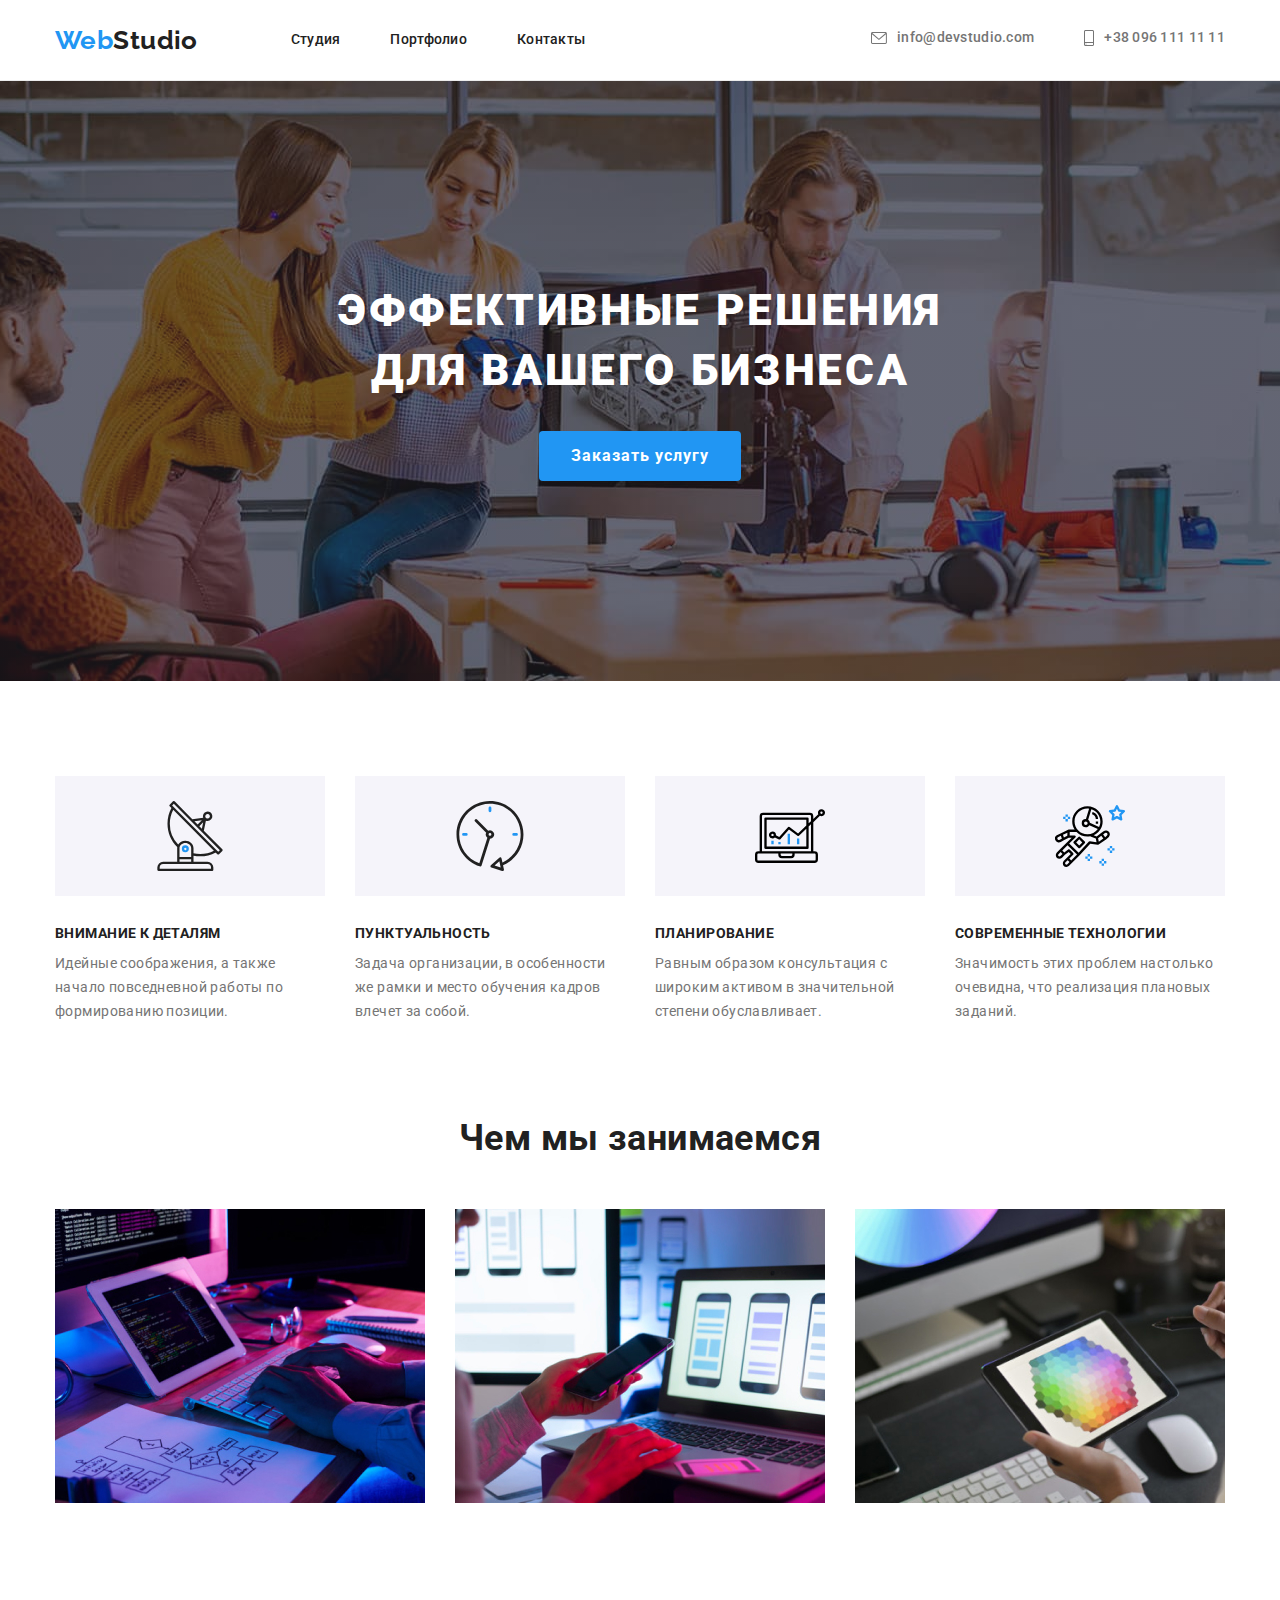
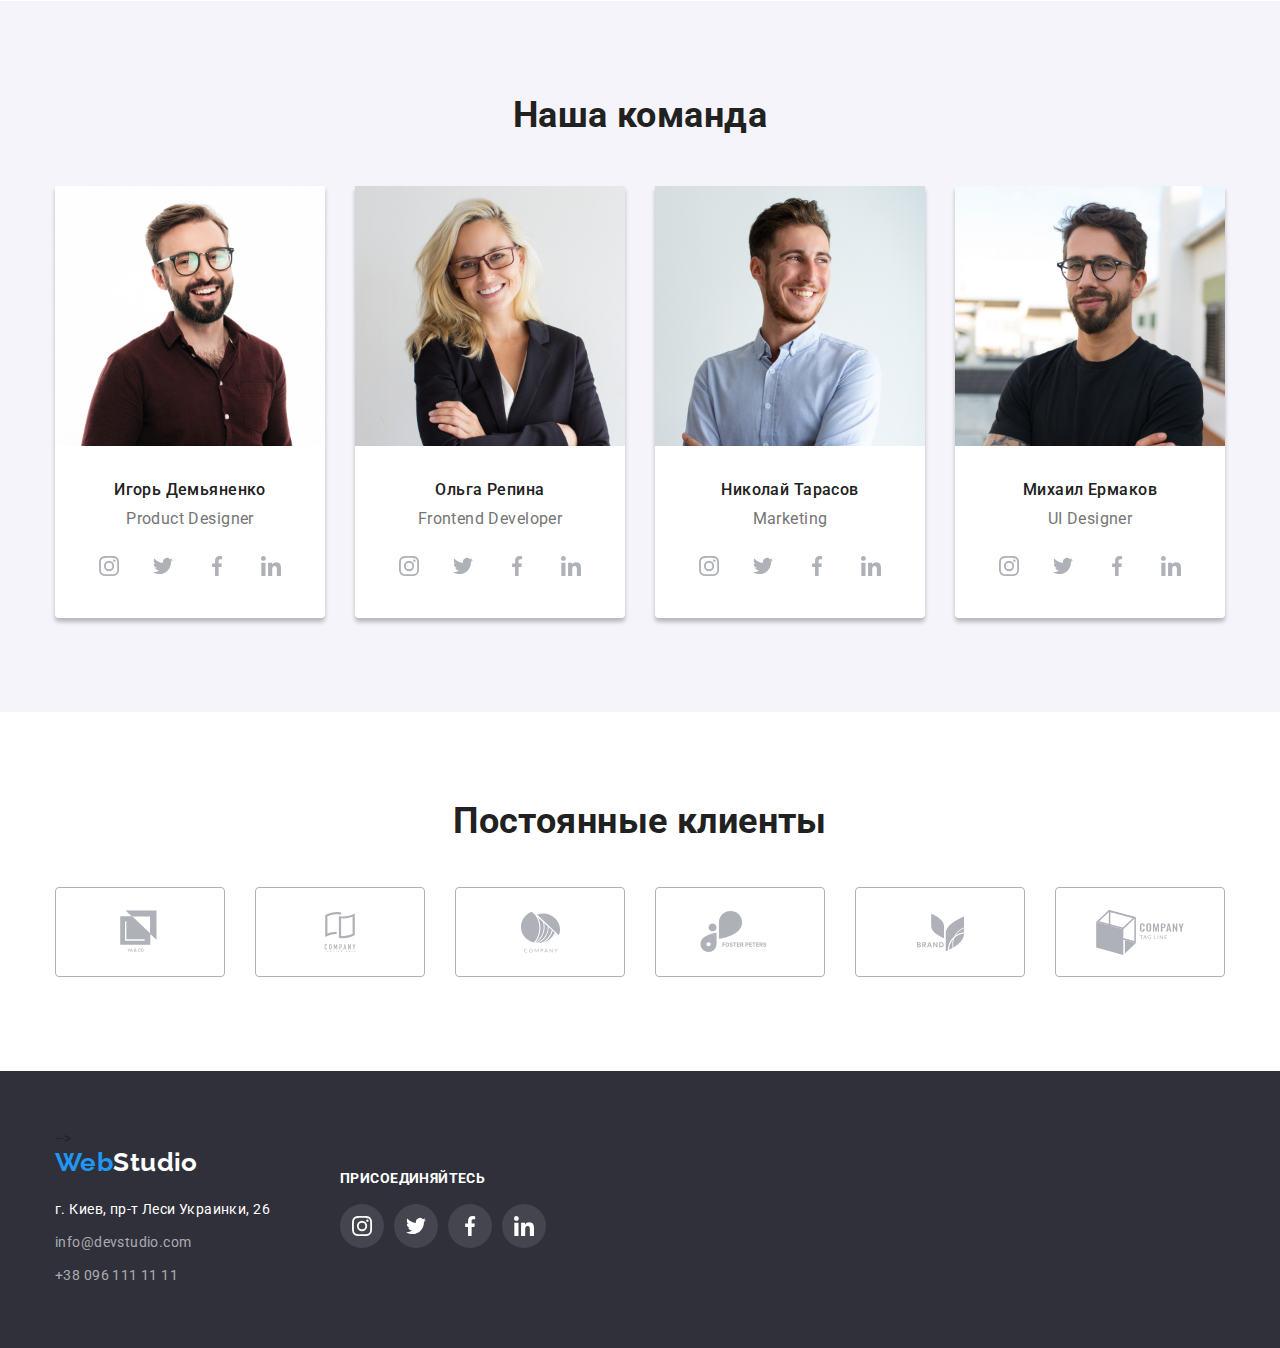
==== index.html @ 2850dfb7 "добавляет предыдущее ДЗ" ====
<!DOCTYPE html>
<html lang="ru">
<head>
    <meta charset="UTF-8">
    <meta name="viewport" content="width=device-width, initial-scale=1.0">
    <title>Документ</title>
    <link rel="stylesheet" href="https://cdnjs.cloudflare.com/ajax/libs/modern-normalize/1.0.0/modern-normalize.min.css">
    <link rel="preconnect" href="https://fonts.gstatic.com">
    <link href="https://fonts.googleapis.com/css2?family=Raleway:wght@700&family=Roboto:wght@400;500;700;900&display=swap"
        rel="stylesheet">
    <link rel="stylesheet" href="./css/styles.css">
</head>
<body>
    <header class="header">
        <div class="conteiner header-conteiner">
        <nav class="nav">
            <a href="./index.html" class="logo"><span class="logo-web">Web</span>Studio</a>
            <ul class="nav-list list">
                <li class="item"><a href="./index.html" class="link">Студия</a></li>
                <li class="item"><a href="./portfolio.html" class="link">Портфолио</a></li>
                <li class="item"><a href="" class="link">Контакты</a></li>
            </ul>
        </nav>
        
        <ul class="adress-list list">
            <li class="item"><a href="info@devstudio.com" class="mail-tele">
                <svg class="nav-icon" width="16" height="12">
                    <use href="./images/symbol-defs.svg#icon-envelope"></use>
                </svg>
                info@devstudio.com</a></li>
            <li class="item"><a href="tel:+380961111111" class="mail-tele">
                <svg class="nav-icon" width="10" height="16">
                    <use href="./images/symbol-defs.svg#icon-smartphone"></use>
                </svg>
                +38 096 111 11 11</a></li>
        </ul>
        </div>
    </header>
    <main>
        <section class="hero">
            <div class="overlay">
                <h1>Эффективные решения для вашего бизнеса</h1>
            <button type="button" class="hero-button">Заказать услугу</button>
            </div>
            
        </section>
       
        <section class="dignity">
            <div class="conteiner">
            <h2 class="visually-hidden">Достоинства</h2>
            <ul class="list dignity-list">
                <li class="item">
                    <div class="icon-bg">
                        <svg class="dignity-icon">
                        <use href="./images/symbol-defs.svg#icon-antenna"></use>
                    </svg>
                    </div>
                    <h3>Внимание к деталям</h3>
                    <p class="dignity-par">Идейные соображения, а также начало повседневной работы по формированию позиции.</p>
                </li>
                <li class="item">
                    <div class="icon-bg">
                        <svg class="dignity-icon">
                            <use href="./images/symbol-defs.svg#icon-clock"></use>
                        </svg>
                    </div>
                    <h3>Пунктуальность</h3>
                    <p class="dignity-par">Задача организации, в особенности же рамки и место обучения кадров влечет за собой.</p>
                </li>
                <li class="item">
                    <div class="icon-bg">
                        <svg class="dignity-icon">
                            <use href="./images/symbol-defs.svg#icon-diagram"></use>
                        </svg>
                    </div>
                    <h3>Планирование</h3>
                    <p class="dignity-par">Равным образом консультация с широким активом в значительной степени обуславливает.</p>
                </li>
                <li class="item">
                    <div class="icon-bg">
                        <svg class="dignity-icon">
                            <use href="./images/symbol-defs.svg#icon-astronaut"></use>
                        </svg>
                    </div>
                    <h3>Современные технологии</h3>
                    <p class="dignity-par">Значимость этих проблем настолько очевидна, что реализация плановых заданий.</p>
                </li>
            </ul>
            </div>
        </section>

        <section class="occupation">
            <div class="conteiner">
            <h2>Чем мы занимаемся</h2>
            <ul class="list occupation-list">
                <li class="item">
                    <a href=""><img src="./images/doing-1.jpg" alt="печатаем на клавиатуре" width="370"></a>
                </li>
                <li class="item">
                    <a href=""><img src="./images/doing-2.jpg" alt="держим телефон перед ноутбуком" width="370"></a>
                </li>
                <li class="item">
                    <a href=""><img src="./images/doing-3.jpg" alt="выбираем цвет на планшете" width="370"></a>
                </li>
            </ul>
            </div>
        </section>

        <section class="team">
            <div class="conteiner">
            <h2>Наша команда</h2>
            <ul class="list team-list">
                <li class="item">
                    <a href=""><img src="./images/desiner.jpg" alt="дезайнер нашей команды" width="270"></a>
                    <h3>Игорь Демьяненко</h3>
                    <p lang="en" class="team-par">Product Designer</p>
                    <ul class="list social-list">
                        <li class="social-item">
                        <a class="social-link" href="">
                            <svg class="social-icon">
                                <use href="./images/symbol-defs.svg#icon-instagram"></use>
                            </svg>
                        </a>
                        </li>
                        <li class="social-item">
                            <a class="social-link" href="">
                                <svg class="social-icon">
                                    <use href="./images/symbol-defs.svg#icon-twitter"></use>
                                </svg>
                            </a>
                        </li>
                        <li class="social-item">
                            <a class="social-link" href="">
                                <svg class="social-icon">
                                    <use href="./images/symbol-defs.svg#icon-facebook"></use>
                                </svg>
                            </a>
                        </li>
                        <li class="social-item">
                            <a class="social-link" href="">
                                <svg class="social-icon">
                                    <use href="./images/symbol-defs.svg#icon-linkedin"></use>
                                </svg>
                            </a>
                        </li>
                    </ul>
                </li>
                <li class="item">
                    <a href=""><img src="./images/developer.jpg" alt="разработчик нашей команды"  width="270"></a>
                    <h3>Ольга Репина</h3>
                    <p lang="en" class="team-par">Frontend Developer</p>
                    <ul class="list social-list">
                        <li class="social-item">
                            <a class="social-link" href="">
                                <svg class="social-icon">
                                    <use href="./images/symbol-defs.svg#icon-instagram"></use>
                                </svg>
                            </a>
                        </li>
                        <li class="social-item">
                            <a class="social-link" href="">
                                <svg class="social-icon">
                                    <use href="./images/symbol-defs.svg#icon-twitter"></use>
                                </svg>
                            </a>
                        </li>
                        <li class="social-item">
                            <a class="social-link" href="">
                                <svg class="social-icon">
                                    <use href="./images/symbol-defs.svg#icon-facebook"></use>
                                </svg>
                            </a>
                        </li>
                        <li class="social-item">
                            <a class="social-link" href="">
                                <svg class="social-icon">
                                    <use href="./images/symbol-defs.svg#icon-linkedin"></use>
                                </svg>
                            </a>
                        </li>
                    </ul>
                </li>
                <li class="item">
                    <a href=""><img src="./images/marketing.jpg" alt="маркетолог нашей команды"  width="270"></a>
                    <h3>Николай Тарасов</h3>
                    <p lang="en" class="team-par">Marketing</p>
                    <ul class="list social-list">
                        <li class="social-item">
                            <a class="social-link" href="">
                                <svg class="social-icon">
                                    <use href="./images/symbol-defs.svg#icon-instagram"></use>
                                </svg>
                            </a>
                        </li>
                        <li class="social-item">
                            <a class="social-link" href="">
                                <svg class="social-icon">
                                    <use href="./images/symbol-defs.svg#icon-twitter"></use>
                                </svg>
                            </a>
                        </li>
                        <li class="social-item">
                            <a class="social-link" href="">
                                <svg class="social-icon">
                                    <use href="./images/symbol-defs.svg#icon-facebook"></use>
                                </svg>
                            </a>
                        </li>
                        <li class="social-item">
                            <a class="social-link" href="">
                                <svg class="social-icon">
                                    <use href="./images/symbol-defs.svg#icon-linkedin"></use>
                                </svg>
                            </a>
                        </li>
                    </ul>
                </li>
                <li class="item">
                    <a href=""><img src="./images/ui-desiner.jpg" alt="дезайнер интерфейса нашей команды"  width="270"></a>
                    <h3>Михаил Ермаков</h3>
                    <p lang="en" class="team-par">UI Designer</p>
                    <ul class="list social-list">
                        <li class="social-item">
                            <a class="social-link" href="">
                                <svg class="social-icon">
                                    <use href="./images/symbol-defs.svg#icon-instagram"></use>
                                </svg>
                            </a>
                        </li>
                        <li class="social-item">
                            <a class="social-link" href="">
                                <svg class="social-icon">
                                    <use href="./images/symbol-defs.svg#icon-twitter"></use>
                                </svg>
                            </a>
                        </li>
                        <li class="social-item">
                            <a class="social-link" href="">
                                <svg class="social-icon">
                                    <use href="./images/symbol-defs.svg#icon-facebook"></use>
                                </svg>
                            </a>
                        </li>
                        <li class="social-item">
                            <a class="social-link" href="">
                                <svg class="social-icon">
                                    <use href="./images/symbol-defs.svg#icon-linkedin"></use>
                                </svg>
                            </a>
                        </li>
                    </ul>
                </li>
            </ul>
            </div>
        </section>
        <section class="client">
            <div>
            <h2>Постоянные клиенты</h2>
            <ul class="list client-list">
                <li class="item">
                    <a class="client-link" href="">
                        <svg class="logo-icon" width="44.27" height="49.23">
                            <use href="./images/symbol-defs.svg#icon-logo-1"></use>
                        </svg>
                    </a>
                </li>
                <li class="item">
                    <a class="client-link" href="">
                        <svg class="logo-icon" width="40" height="52">
                            <use href="./images/symbol-defs.svg#icon-logo-2"></use>
                        </svg>
                    </a>
                </li>
                <li class="item">
                    <a class="client-link" href="">
                        <svg class="logo-icon" width="41" height="42.6">
                            <use href="./images/symbol-defs.svg#icon-logo-3"></use>
                        </svg>
                    </a>
                </li>
                <li class="item">
                    <a class="client-link" href="">
                        <svg class="logo-icon" width="79.66" height="42.02">
                            <use href="./images/symbol-defs.svg#icon-logo-4"></use>
                        </svg>
                    </a>
                </li>
                <li class="item">
                    <a class="client-link" href="">
                        <svg class="logo-icon"  width="59" height="47">
                            <use href="./images/symbol-defs.svg#icon-logo-5"></use>
                        </svg>
                    </a>
                </li>
                <li class="item">
                    <a class="client-link" href="">
                        <svg class="logo-icon"  width="88.48" height="45.44">
                            <use href="./images/symbol-defs.svg#icon-logo-6"></use>
                        </svg>
                    </a>
                </li>
            </ul>
            </section>
            </div>
            
    </main>

        <footer class="footer">
            <div class="conteiner">
                <div class="adress-logo"> -->
                    <a href="./index.html" class="logo"><span class="logo-web">Web</span>Studio</a>
                    <address class="address">
                    <span class="street item">г. Киев, пр-т Леси Украинки, 26</span>
                    <a href="info@devstudio.com" class="footer-link item">info@devstudio.com</a>
                    <a href="tel:+380961111111" class="footer-link item">+38 096 111 11 11</a>
                    </address>
                </div>
                <div>
                <p class="join-paragraph">присоединяйтесь</p>
                <ul class="list social-list">
                    <li class="item">
                        <a class="social-link footer-social" href="">
                            <svg class="social-icon">
                                <use href="./images/symbol-defs.svg#icon-instagram"></use>
                            </svg>
                        </a>
                    </li>
                    <li class="item">
                        <a class="social-link footer-social" href="">
                            <svg class="social-icon">
                                <use href="./images/symbol-defs.svg#icon-twitter"></use>
                            </svg>
                        </a>
                    </li>
                    <li class="item">
                        <a class="social-link footer-social" href="">
                            <svg class="social-icon">
                                <use href="./images/symbol-defs.svg#icon-facebook"></use>
                            </svg>
                        </a>
                    </li>
                    <li class="item">
                        <a class="social-link footer-social" href="">
                            <svg class="social-icon">
                                <use href="./images/symbol-defs.svg#icon-linkedin"></use>
                            </svg>
                        </a>
                    </li>
                </ul>
           </div>
            </div>

        </footer>
        
</body>
</html>
---- css/styles.css ----
/* цвет лого 000000 */
/* цвет лого 2196F3 */
/* цвет активной ссылки 2196F3 */
/* цвет ссылки в навигиции 212121 */
/* цвет номера телефона в footer 757575 */
/* цвет героя FFFFFF */
/* цвет эл. адреса и телефона в footer 255, 255, 255, 0.6*/
/* цвет героя FFFFFF */

/*
font logo Raleway 700
font text Roboto 400, 500, 700, 900, 
*/

:root {
  --primary-text-color: #212121;
  --accent-color: #2196f3;
  --primary-paragraph-color: #757575;
  --primary-white-color: #ffffff;
  --social-link-color: #afb1b8;
}

body {
  background-color: #ffffff;
  color: var(--primary-text-color);

  font-family: Roboto, sans-serif;
  font-size: 14px;
  line-height: 1.14;
  letter-spacing: 0.03em;
}

.conteiner {
  width: 1200px;
  padding-left: 15px;
  padding-right: 15px;
  margin-left: auto;
  margin-right: auto;
}

.visually-hidden {
  position: absolute;
  clip: rect(0 0 0 0);
  width: 1px;
  height: 1px;
  margin: -1;
}

/* Header */

.header {
  border-bottom: 1px solid #ececec;
}

.header-conteiner {
  display: flex;
  align-items: center;
}

.logo-web {
  color: var(--accent-color);
}

.logo {
  margin-right: 93px;

  color: var(--primary-text-color);
  text-decoration: none;

  font-family: Raleway;
  font-weight: 700;
  font-size: 26px;
  line-height: 1.19;
}

.nav {
  display: flex;
  align-items: center;
}

.nav-list {
  display: flex;
}

.nav-list .item:not(:last-child) {
  margin-right: 50px;
}

.nav .link {
  display: block;
  padding-top: 32px;
  padding-bottom: 32px;

  color: var(--primary-text-color);
  text-decoration: none;

  font-weight: 500;
  letter-spacing: 0.02em;
}

.nav .link:hover,
.nav .link:focus {
  color: var(--accent-color);
}

.nav .link.current {
  color: var(--accent-color);
}

.list {
  list-style: none;
  margin-top: 0;
  margin-bottom: 0;
  padding-left: 0;
}

.adress-list {
  display: flex;
  margin-left: auto;
}

.adress-list .item + .item {
  margin-left: 50px;
}

.mail-tele {
  display: inline-flex;
  justify-content: center;
  align-items: center;

  color: var(--primary-paragraph-color);
  text-decoration: none;

  font-weight: 500;
  letter-spacing: 0.02em;
}

.nav-icon {
  margin-right: 10px;

  fill: currentColor;
}

.mail-tele:hover,
.mail-tele:focus {
  color: var(--accent-color);
}

/* Hero */

.hero {
  background-color: #c4c4c4;
  text-align: center;
}

.overlay {
  margin-left: auto;
  margin-right: auto;
  padding-top: 200px;
  padding-bottom: 200px;
  max-width: 1600px;

  background-image: linear-gradient(
      to right,
      rgba(47, 48, 58, 0.4),
      rgba(47, 48, 58, 0.4)
    ),
    url(../images/logo.jpg);
  background-position: center;
}

.hero h1 {
  width: 696px;
  margin-left: auto;
  margin-right: auto;
  margin-top: 0;
  margin-bottom: 30px;

  color: var(--primary-white-color);

  font-weight: 900;
  font-size: 44px;
  line-height: 1.36;
  letter-spacing: 0.06em;
  text-transform: uppercase;
}

.hero-button {
  display: inline-block;
  border: 0px;
  border-radius: 4px;
  padding: 10px 32px;
  min-width: 200px;

  color: var(--primary-white-color);
  background-color: var(--accent-color);

  font-weight: 700;
  font-size: 16px;
  line-height: 1.88;
  text-align: center;
  letter-spacing: 0.06em;
}

/* Dignity */

.dignity {
  padding-top: 95px;
  padding-bottom: 95px;
}

.dignity-list {
  display: flex;
}

.dignity-list .item {
  width: 270px;
}

.dignity-list .item:not(:last-child) {
  margin-right: 30px;
}

.dignity-par,
.team-par {
  color: #757575;

  line-height: 1.71;

  margin-top: 0;
  margin-bottom: 0;
}

.dignity h3 {
  margin-top: 0;
  margin-bottom: 10px;

  font-weight: 700;
  font-size: 14px;
  text-transform: uppercase;
}

.icon-bg {
  display: flex;
  align-items: center;
  justify-content: center;
  width: 270px;
  height: 120px;
  margin-bottom: 30px;

  background-color: #f5f4fa;
}

.dignity-icon {
  width: 70px;
  height: 70px;
}

/* Occupation */

.occupation {
  padding-bottom: 94px;
}

.occupation h2,
.team h2 {
  margin-top: 0;
  margin-bottom: 50px;

  font-weight: 700;
  font-size: 36px;
  line-height: 1.17x;
  text-align: center;
}

.occupation-list {
  display: flex;
}

.occupation-list .item:not(:last-child) {
  margin-right: 30px;
}

/* Team */

.team {
  padding-top: 94px;
  padding-bottom: 94px;

  background-color: #f5f4fa;
}

.team h2 {
  margin: 0 0 50px 0;
}

.team h3 {
  margin-top: 30px;
  margin-bottom: 10px;

  font-weight: 500;
  font-size: 16px;
  line-height: 1.19;
  text-align: center;
}

.team-list {
  display: flex;
}

.team-list .item {
  padding-bottom: 30px;

  background-color: var(--primary-white-color);

  border-radius: 0 0 4px 4px;
  box-shadow: 0px 4px 4px rgba(0, 0, 0, 0.25);
}

.team-list .item:not(:last-child) {
  margin-right: 30px;
}

.team-par {
  margin-bottom: 16px;

  font-size: 16px;
  line-height: 1.19;
  text-align: center;
}

.social-list {
  display: flex;
  justify-content: center;
}

.social-item:not(:last-child) {
  margin-right: 10px;
}

.social-link {
  display: inline-flex;
  align-items: center;
  justify-content: center;
  width: 44px;
  height: 44px;

  border-radius: 50%;
  color: var(--social-link-color);
}

.social-link:hover,
.social-link:focus {
  background-color: var(--accent-color);
  color: var(--primary-white-color);
}

.social-icon {
  width: 20px;
  height: 20px;

  fill: currentColor;
}

.social-icon:hover {
  fill: var(--primary-white-color);
}

/* Client */

.client {
  padding-top: 94px;
  padding-bottom: 94px;
}

.client h2 {
  margin-top: 0;
  margin-bottom: 50px;

  font-weight: 700;
  font-size: 36px;
  line-height: 0.86;
  text-align: center;
}

.client-list {
  display: flex;
  justify-content: center;
}

.client-list .item:not(:last-child) {
  margin-right: 30px;
}

.client-link {
  display: inline-flex;
  align-items: center;
  justify-content: center;
  width: 170px;
  height: 90px;

  border: 1px solid var(--social-link-color);
  border-radius: 4px;
  color: var(--social-link-color);
}

.logo-icon {
  fill: currentColor;
}

.client-link:hover,
.client-link:focus {
  border-color: var(--accent-color);
  color: var(--accent-color);
}

/* footer */

.footer {
  padding-top: 60px;
  padding-bottom: 60px;

  background-color: #2f303a;
}

.footer .conteiner {
  display: flex;
  align-items: center;
}

.adress-logo {
  margin-right: 70px;
}

footer .logo {
  display: block;
  margin: 0 0 20px 0;

  color: var(--primary-white-color);
}

.address {
  font-style: normal;
  line-height: 1.71;
}

.address .item {
  display: block;
}

.address .item:not(:last-child) {
  margin-bottom: 9px;
}

.footer-link {
  padding: 0;

  color: rgba(255, 255, 255, 0.6);
  text-decoration: none;

  font-size: 14px;
}

.footer-link:hover,
.footer-link:focus {
  color: var(--accent-color);
}

.street {
  color: var(--primary-white-color);
}

.join-paragraph {
  margin-top: 0;
  margin-bottom: 20px;

  color: var(--primary-white-color);

  font-weight: 700;
  font-size: 14px;
  line-height: 0.86;
  text-transform: uppercase;
}

.footer-social {
  background-color: rgba(255, 255, 255, 0.1);
  color: var(--primary-white-color);
}

.social-list .item:not(:last-child) {
  margin-right: 10px;
}

/* PORTFOLIO */

.portfolio {
  padding-top: 94px;
  padding-bottom: 94px;
}

.portfolio-button {
  padding: 6px 22px;
  border: 0;
  border-radius: 4px;

  color: var(--primary-text-color);
  background-color: #f5f4fa;

  font-weight: 500;
  font-size: 16px;
  line-height: 1.63;
  text-align: center;
}

.portfolio-button:hover,
.portfolio-button:focus {
  color: var(--primary-white-color);
  background-color: var(--accent-color);
}

.button-list {
  display: flex;
  padding-bottom: 50px;
  justify-content: center;
}

.button-list .item:not(:last-child) {
  margin-right: 8px;
}

.portfolio-link {
  display: flex;
  flex-wrap: wrap;
}

.portfolio-link .item {
  width: calc((100% - 60px) / 3);
  border: 1px solid rgba(238, 238, 238, 1);
}

.portfolio-card {
  display: block;
}

.portfolio-card:hover,
.portfolio-card:focus {
  box-shadow: 0px 4px 4px rgba(0, 0, 0, 0.25);
}

.portfolio-link .item:not(:nth-child(3n)) {
  margin-right: 30px;
}

.portfolio-link .item:not(:nth-last-child(-n + 3)) {
  margin-bottom: 30px;
}

.portfolio-link a {
  margin: 0;
  text-decoration: none;
}

.portfolio-link h2 {
  margin: 0;

  color: var(--primary-text-color);

  font-weight: 700;
  font-size: 18px;
  line-height: 2;
  letter-spacing: 0.06em;
}

.portfolio-link p {
  margin: 0;
}

.portfolio-item {
  padding: 20px 24px;

  color: var(--primary-paragraph-color);

  font-size: 16px;
  line-height: 1.88;
}
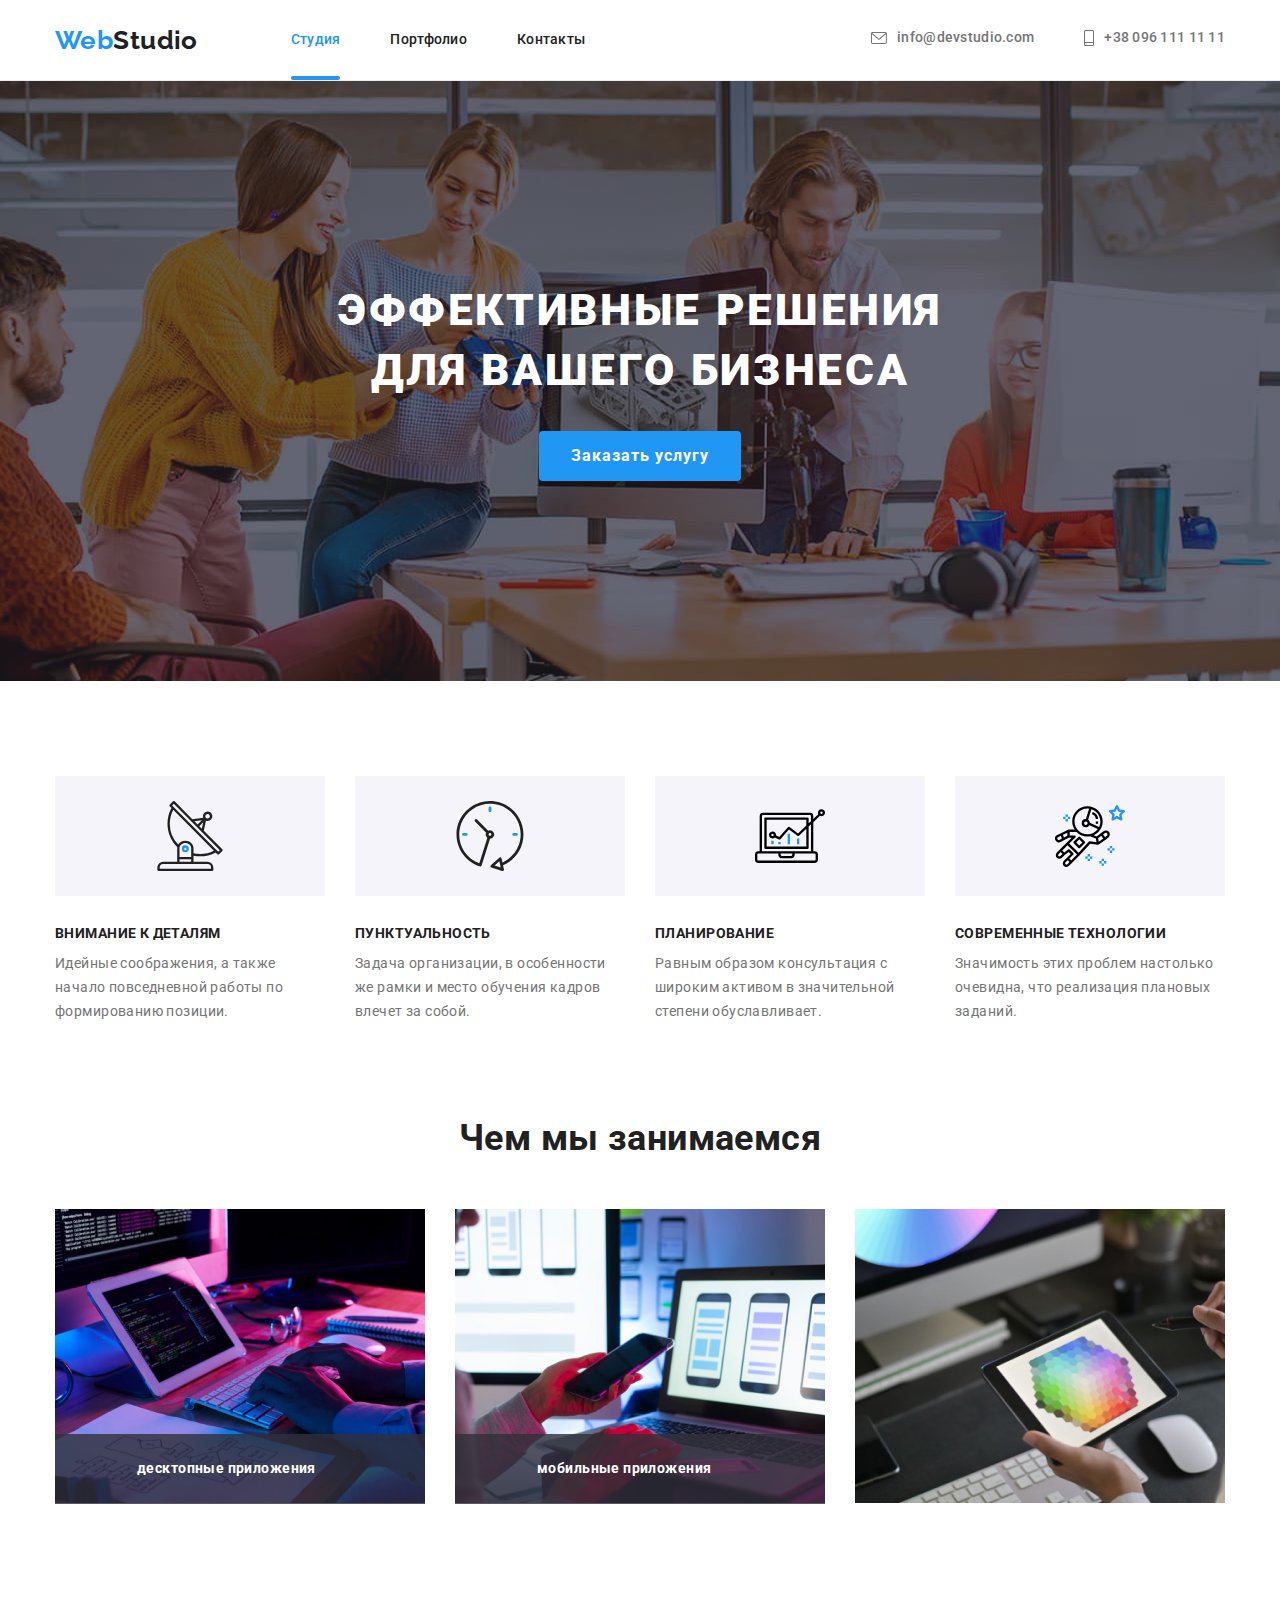
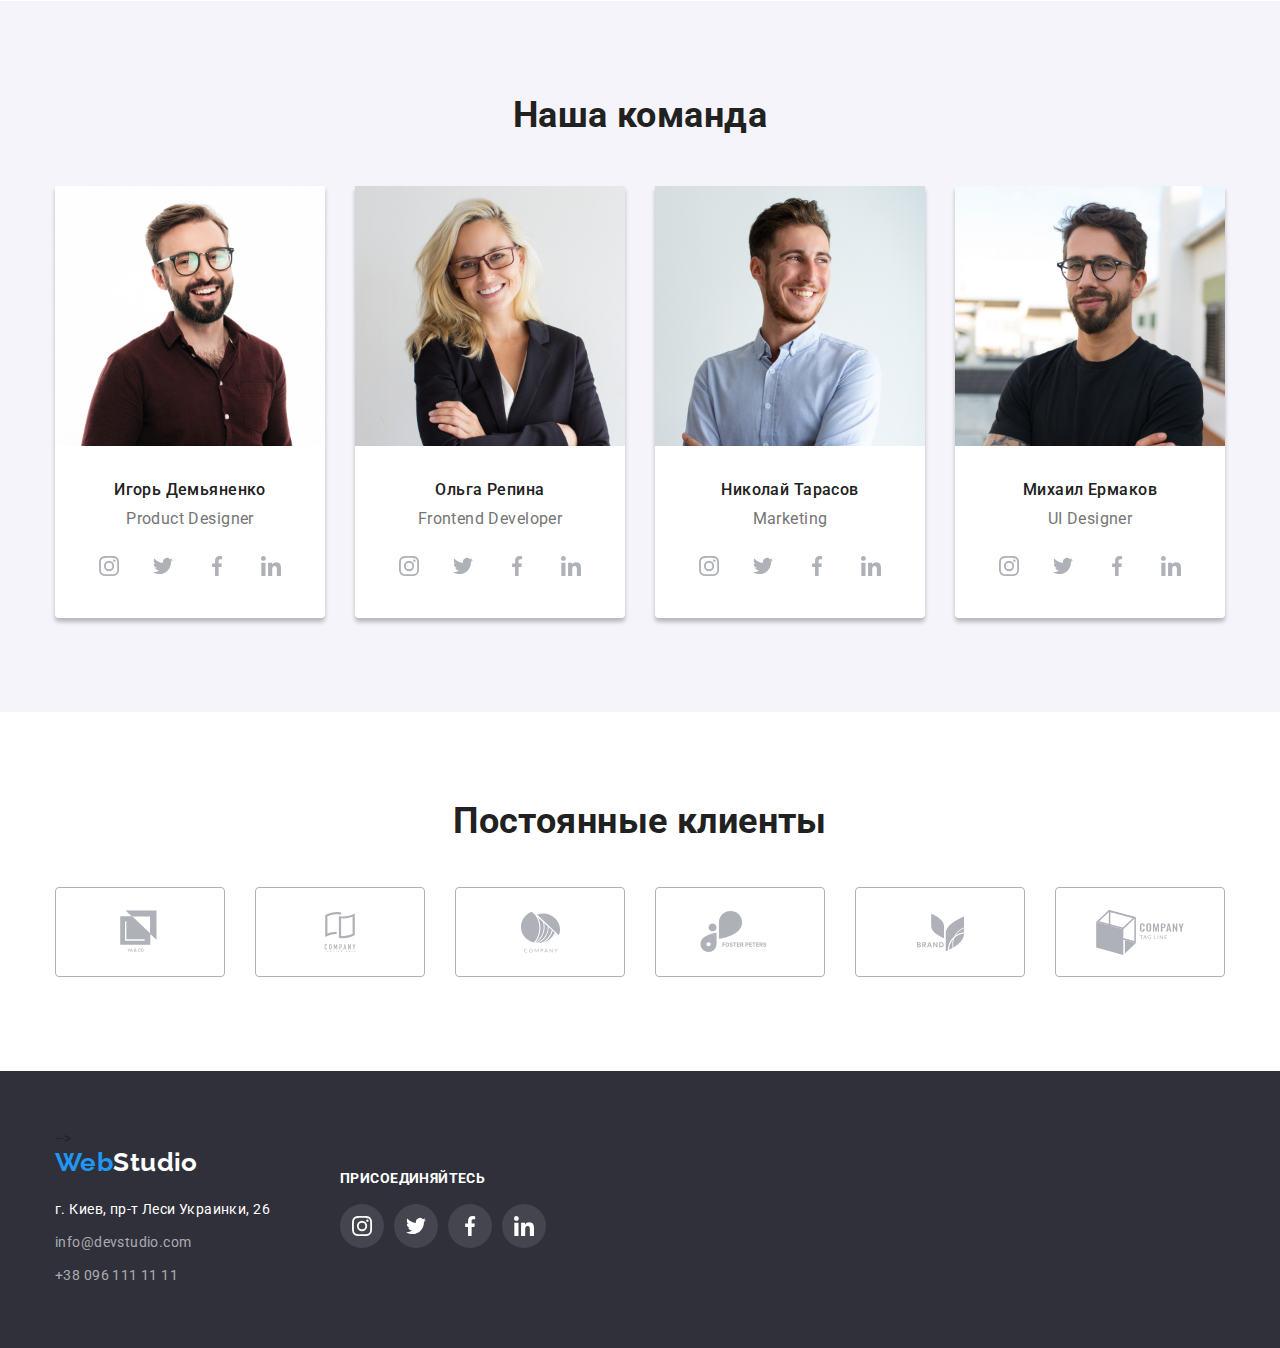
==== commit 8196962d: "надписи на занимаемся и оверлей на карточках" ====
--- a/index.html
+++ b/index.html
@@ -16,7 +16,7 @@
         <nav class="nav">
             <a href="./index.html" class="logo"><span class="logo-web">Web</span>Studio</a>
             <ul class="nav-list list">
-                <li class="item"><a href="./index.html" class="link">Студия</a></li>
+                <li class="item"><a href="./index.html" class="link current">Студия</a></li>
                 <li class="item"><a href="./portfolio.html" class="link">Портфолио</a></li>
                 <li class="item"><a href="" class="link">Контакты</a></li>
             </ul>
@@ -94,10 +94,12 @@
             <h2>Чем мы занимаемся</h2>
             <ul class="list occupation-list">
                 <li class="item">
-                    <a href=""><img src="./images/doing-1.jpg" alt="печатаем на клавиатуре" width="370"></a>
+                    <a href="" class="occupation-link"><img src="./images/doing-1.jpg" alt="печатаем на клавиатуре" width="370"></a>
+                    <p class="occupation-text">десктопные приложения</p>
                 </li>
                 <li class="item">
                     <a href=""><img src="./images/doing-2.jpg" alt="держим телефон перед ноутбуком" width="370"></a>
+                    <p class="occupation-text">мобильные приложения</p>
                 </li>
                 <li class="item">
                     <a href=""><img src="./images/doing-3.jpg" alt="выбираем цвет на планшете" width="370"></a>
--- a/css/styles.css
+++ b/css/styles.css
@@ -86,6 +86,10 @@
   margin-right: 50px;
 }
 
+.nav-list .link {
+  position: relative;
+}
+
 .nav .link {
   display: block;
   padding-top: 32px;
@@ -103,8 +107,23 @@
   color: var(--accent-color);
 }
 
-.nav .link.current {
+.nav .current {
   color: var(--accent-color);
+}
+
+.nav .current::after {
+  content: "";
+
+  position: absolute;
+  left: 0;
+  bottom: 0;
+
+  display: block;
+  width: 100%;
+  height: 4px;
+
+  background-color: var(--accent-color);
+  border-radius: 2px;
 }
 
 .list {
@@ -281,6 +300,29 @@
   margin-right: 30px;
 }
 
+.occupation-list .item {
+  position: relative;
+}
+
+.occupation-text {
+  position: absolute;
+  bottom: 3px;
+  pointer-events: none;
+
+  margin: 0;
+  padding: 27px 82px;
+
+  width: 100%;
+  height: 70px;
+
+  font-weight: 700;
+  font-size: 14px;
+  line-height: 1.1;
+  letter-spacing: 0.03em;
+  color: var(--primary-white-color);
+  background-color: rgba(47, 48, 58, 0.8);
+}
+
 /* Team */
 
 .team {
@@ -542,11 +584,42 @@
   display: block;
 }
 
+.port-img {
+  display: block;
+}
+
 .portfolio-card:hover,
 .portfolio-card:focus {
   box-shadow: 0px 4px 4px rgba(0, 0, 0, 0.25);
 }
 
+.portfolio-img {
+  position: relative;
+  display: block;
+  overflow: hidden;
+}
+
+.portfolio-overlay {
+  position: absolute;
+  top: 0;
+  left: 0;
+  transform: translateY(100%);
+
+  padding: 63px 24px;
+
+  font-size: 18px;
+  line-height: 1.5;
+  color: var(--primary-white-color);
+  background-color: rgba(33, 150, 243, 0.9);
+
+  transition: transform 250ms cubic-bezier(0.4, 0, 0.2, 1);
+}
+
+.portfolio-card:hover .portfolio-overlay,
+.portfolio-card:focus .portfolio-overlay {
+  transform: translateY(0);
+}
+
 .portfolio-link .item:not(:nth-child(3n)) {
   margin-right: 30px;
 }
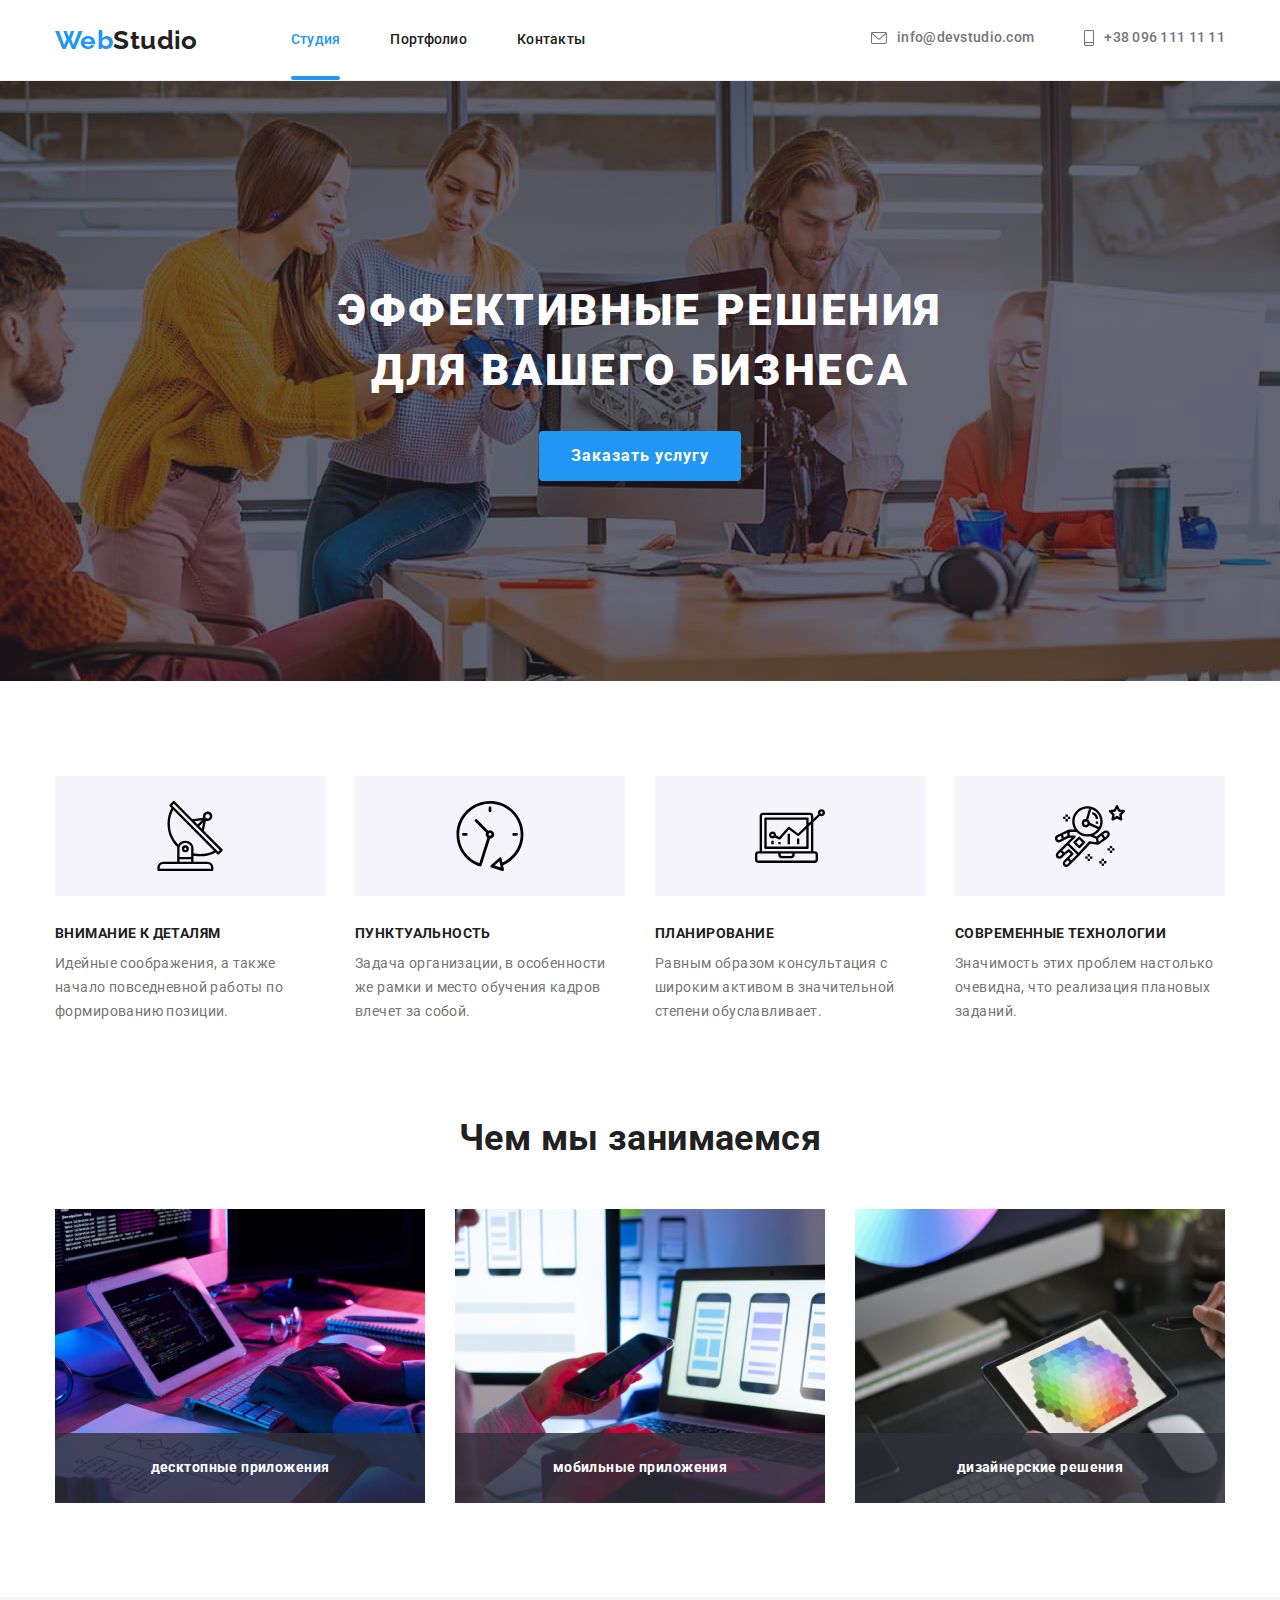
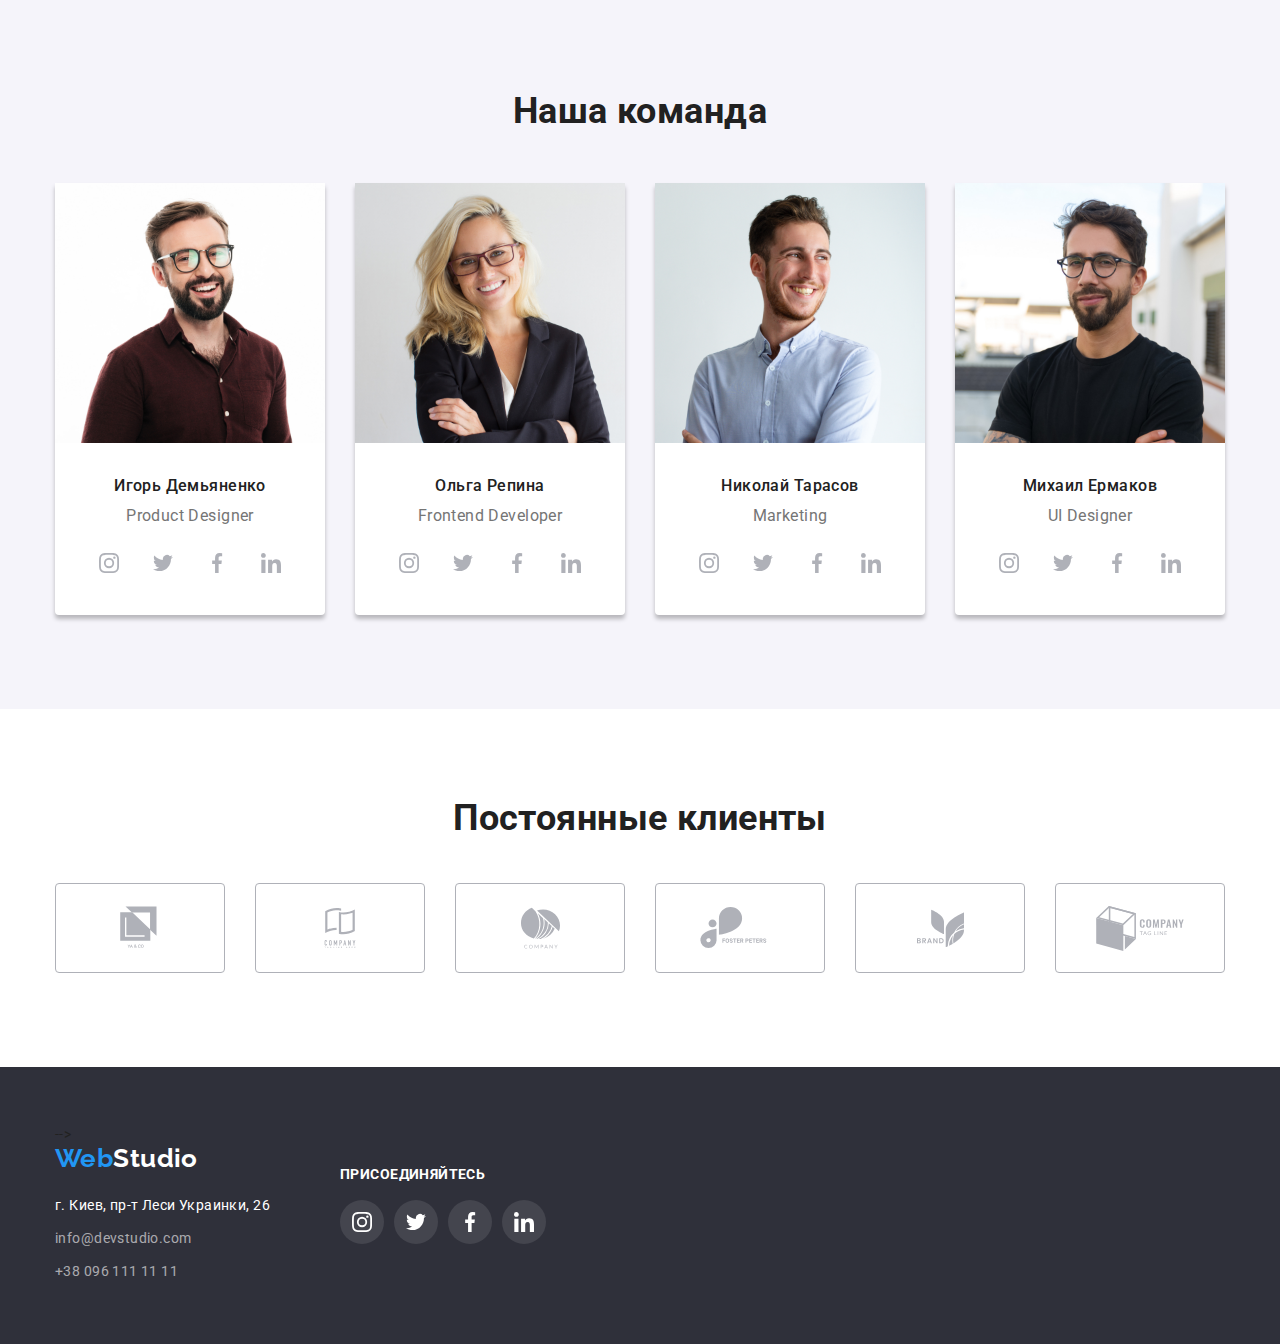
==== commit 6b718086: "добавляет модальное окно и оверлей на крточки" ====
--- a/index.html
+++ b/index.html
@@ -40,7 +40,7 @@
         <section class="hero">
             <div class="overlay">
                 <h1>Эффективные решения для вашего бизнеса</h1>
-            <button type="button" class="hero-button">Заказать услугу</button>
+            <button type="button" class="hero-button" data-modal-open>Заказать услугу</button>
             </div>
             
         </section>
@@ -95,14 +95,21 @@
             <ul class="list occupation-list">
                 <li class="item">
                     <a href="" class="occupation-link"><img src="./images/doing-1.jpg" alt="печатаем на клавиатуре" width="370"></a>
-                    <p class="occupation-text">десктопные приложения</p>
+                    <div class="occupation-overlay">
+                        <p class="occupation-text">десктопные приложения</p>
+                    </div>
                 </li>
                 <li class="item">
                     <a href=""><img src="./images/doing-2.jpg" alt="держим телефон перед ноутбуком" width="370"></a>
-                    <p class="occupation-text">мобильные приложения</p>
+                    <div class="occupation-overlay">
+                       <p class="occupation-text">мобильные приложения</p>
+                    </div>
                 </li>
                 <li class="item">
                     <a href=""><img src="./images/doing-3.jpg" alt="выбираем цвет на планшете" width="370"></a>
+                    <div class="occupation-overlay">
+                        <p class="occupation-text">дизайнерские решения</p>
+                    </div>
                 </li>
             </ul>
             </div>
@@ -353,6 +360,18 @@
             </div>
 
         </footer>
+
+    <div class="backdrop is-hidden" data-modal>
+        <div class="modal">
+            <button class="modal-close" data-modal-close>
+                <svg class="close-icon">
+                    <use href="./images/symbol-defs.svg#icon-close-black"></use>
+                </svg>
+            </button>
+        </div>
+    </div>
+        
+    <script src="./js/modal.js"></script>
         
 </body>
 </html>--- a/css/styles.css
+++ b/css/styles.css
@@ -18,6 +18,7 @@
   --primary-paragraph-color: #757575;
   --primary-white-color: #ffffff;
   --social-link-color: #afb1b8;
+  --tansition-hover: 250ms cubic-bezier(0.4, 0, 0.2, 1);
 }
 
 body {
@@ -105,6 +106,8 @@
 .nav .link:hover,
 .nav .link:focus {
   color: var(--accent-color);
+
+  transition: var(--tansition-hover);
 }
 
 .nav .current {
@@ -163,6 +166,8 @@
 .mail-tele:hover,
 .mail-tele:focus {
   color: var(--accent-color);
+
+  transition: var(--tansition-hover);
 }
 
 /* Hero */
@@ -304,13 +309,14 @@
   position: relative;
 }
 
-.occupation-text {
+.occupation-list img {
+  display: block;
+}
+
+.occupation-overlay {
   position: absolute;
-  bottom: 3px;
+  bottom: 0;
   pointer-events: none;
-
-  margin: 0;
-  padding: 27px 82px;
 
   width: 100%;
   height: 70px;
@@ -321,6 +327,16 @@
   letter-spacing: 0.03em;
   color: var(--primary-white-color);
   background-color: rgba(47, 48, 58, 0.8);
+}
+
+.occupation-text {
+  position: absolute;
+  top: 50%;
+  left: 50%;
+  transform: translate(-50%, -50%);
+
+  margin: 0;
+  padding: 0;
 }
 
 /* Team */
@@ -395,6 +411,8 @@
 .social-link:focus {
   background-color: var(--accent-color);
   color: var(--primary-white-color);
+
+  transition: var(--tansition-hover);
 }
 
 .social-icon {
@@ -406,6 +424,8 @@
 
 .social-icon:hover {
   fill: var(--primary-white-color);
+
+  transition: var(--tansition-hover);
 }
 
 /* Client */
@@ -454,6 +474,8 @@
 .client-link:focus {
   border-color: var(--accent-color);
   color: var(--accent-color);
+
+  transition: var(--tansition-hover);
 }
 
 /* footer */
@@ -506,6 +528,8 @@
 .footer-link:hover,
 .footer-link:focus {
   color: var(--accent-color);
+
+  transition: var(--tansition-hover);
 }
 
 .street {
@@ -558,6 +582,10 @@
 .portfolio-button:focus {
   color: var(--primary-white-color);
   background-color: var(--accent-color);
+
+  transition: var(--tansition-hover);
+
+  box-shadow: 0px 4px 4px rgba(0, 0, 0, 0.25);
 }
 
 .button-list {
@@ -584,29 +612,30 @@
   display: block;
 }
 
-.port-img {
+.portfolio-link img {
   display: block;
 }
 
 .portfolio-card:hover,
 .portfolio-card:focus {
   box-shadow: 0px 4px 4px rgba(0, 0, 0, 0.25);
+
+  transition: var(--tansition-hover);
 }
 
 .portfolio-img {
   position: relative;
-  display: block;
   overflow: hidden;
 }
 
-.portfolio-overlay {
+.card-overlay {
   position: absolute;
+  width: 100%;
+  height: 100%;
   top: 0;
   left: 0;
   transform: translateY(100%);
 
-  padding: 63px 24px;
-
   font-size: 18px;
   line-height: 1.5;
   color: var(--primary-white-color);
@@ -615,8 +644,13 @@
   transition: transform 250ms cubic-bezier(0.4, 0, 0.2, 1);
 }
 
-.portfolio-card:hover .portfolio-overlay,
-.portfolio-card:focus .portfolio-overlay {
+.card-text {
+  position: absolute;
+  padding: 24px 63px;
+}
+
+.portfolio-card:hover .card-overlay,
+.portfolio-card:focus .card-overlay {
   transform: translateY(0);
 }
 
@@ -644,10 +678,6 @@
   letter-spacing: 0.06em;
 }
 
-.portfolio-link p {
-  margin: 0;
-}
-
 .portfolio-item {
   padding: 20px 24px;
 
@@ -656,3 +686,53 @@
   font-size: 16px;
   line-height: 1.88;
 }
+
+/* Backdrop */
+
+.backdrop {
+  position: fixed;
+  top: 0;
+  left: 0;
+  width: 100%;
+  height: 100%;
+  background-color: rgba(0, 0, 0, 0.2);
+}
+
+.modal {
+  position: absolute;
+  width: 528px;
+  height: 581px;
+  top: 50%;
+  left: 50%;
+  transform: translate(-50%, -50%);
+
+  background-color: var(--primary-white-color);
+}
+
+.modal-close {
+  position: absolute;
+  top: 8px;
+  right: 8px;
+
+  display: inline-flex;
+  align-items: center;
+  justify-content: center;
+
+  width: 30px;
+  height: 30px;
+  background-color: var(--primary-white-color);
+  border-color: rgba(0, 0, 0, 0.1);
+  border-radius: 50%;
+}
+
+.close-icon {
+  width: 18px;
+  height: 18px;
+
+  color: var(--primary-text-color);
+}
+
+.is-hidden {
+  opacity: 0;
+  pointer-events: none;
+}
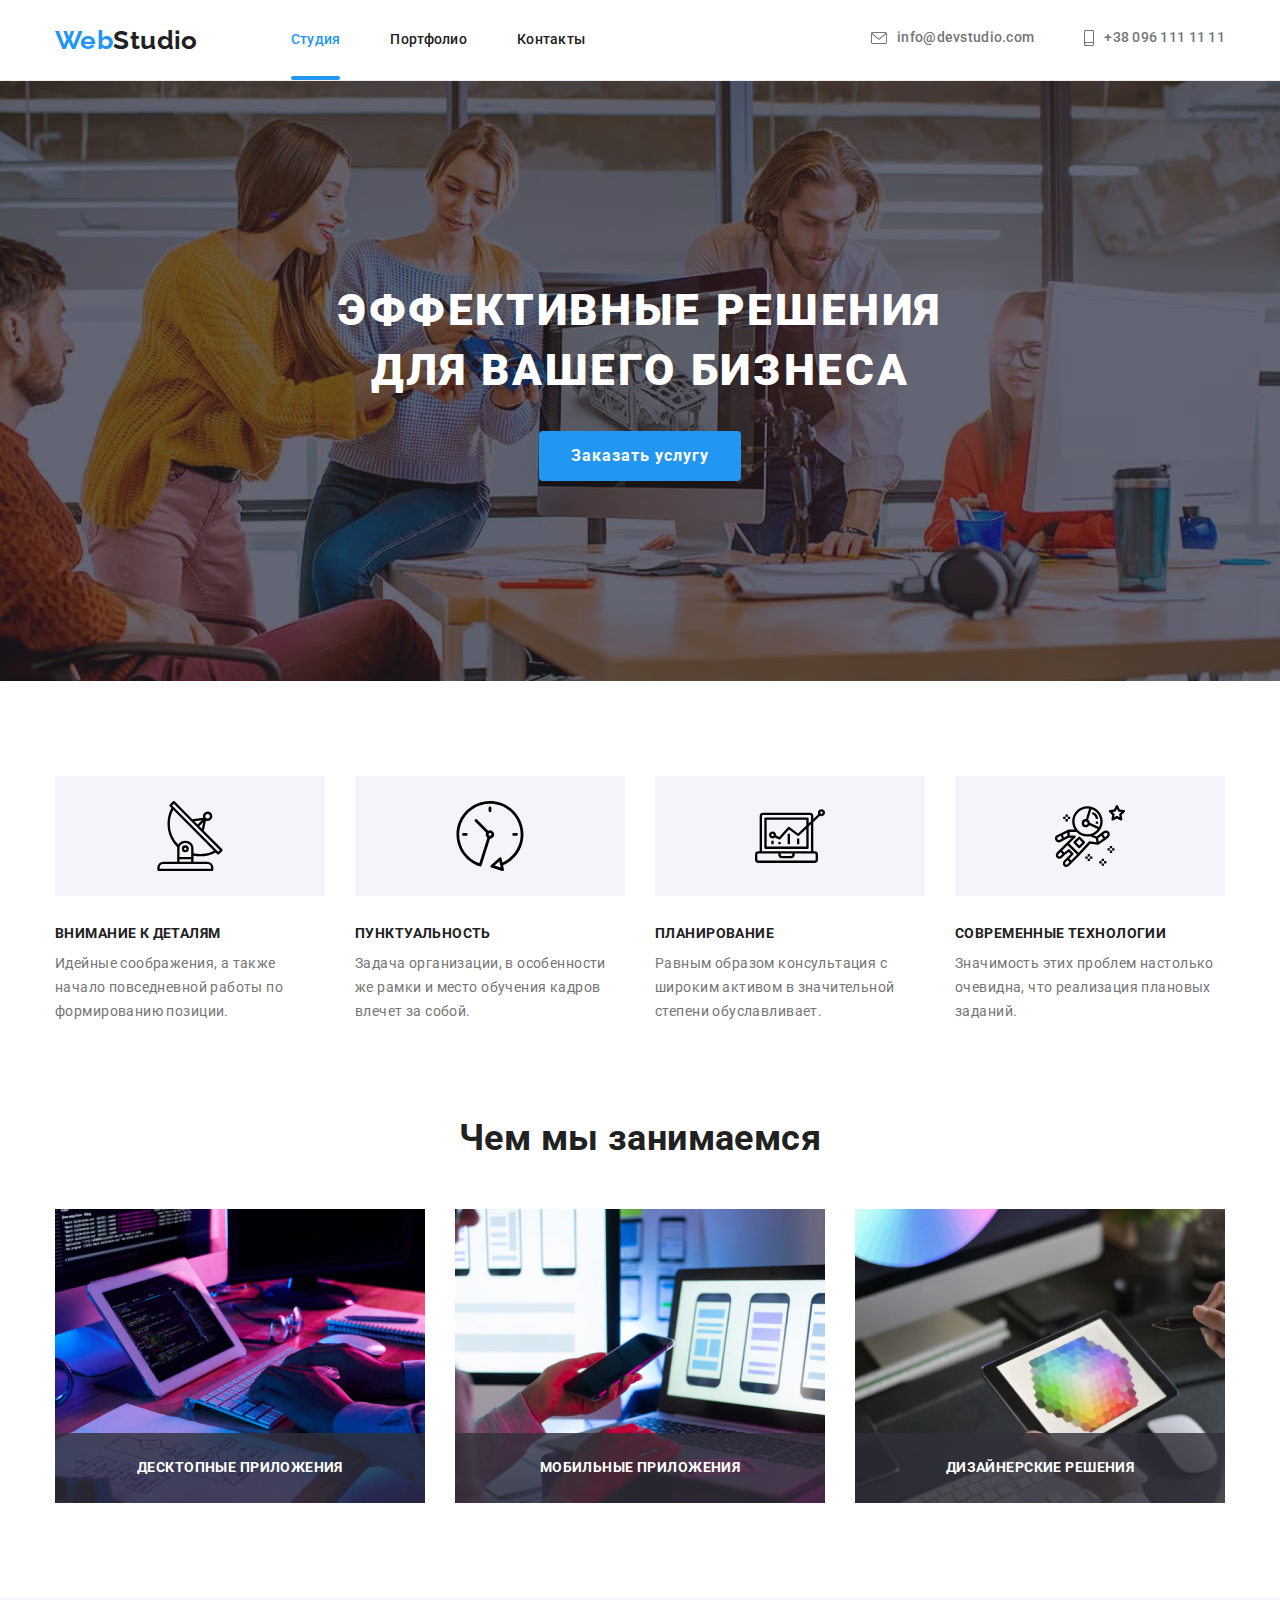
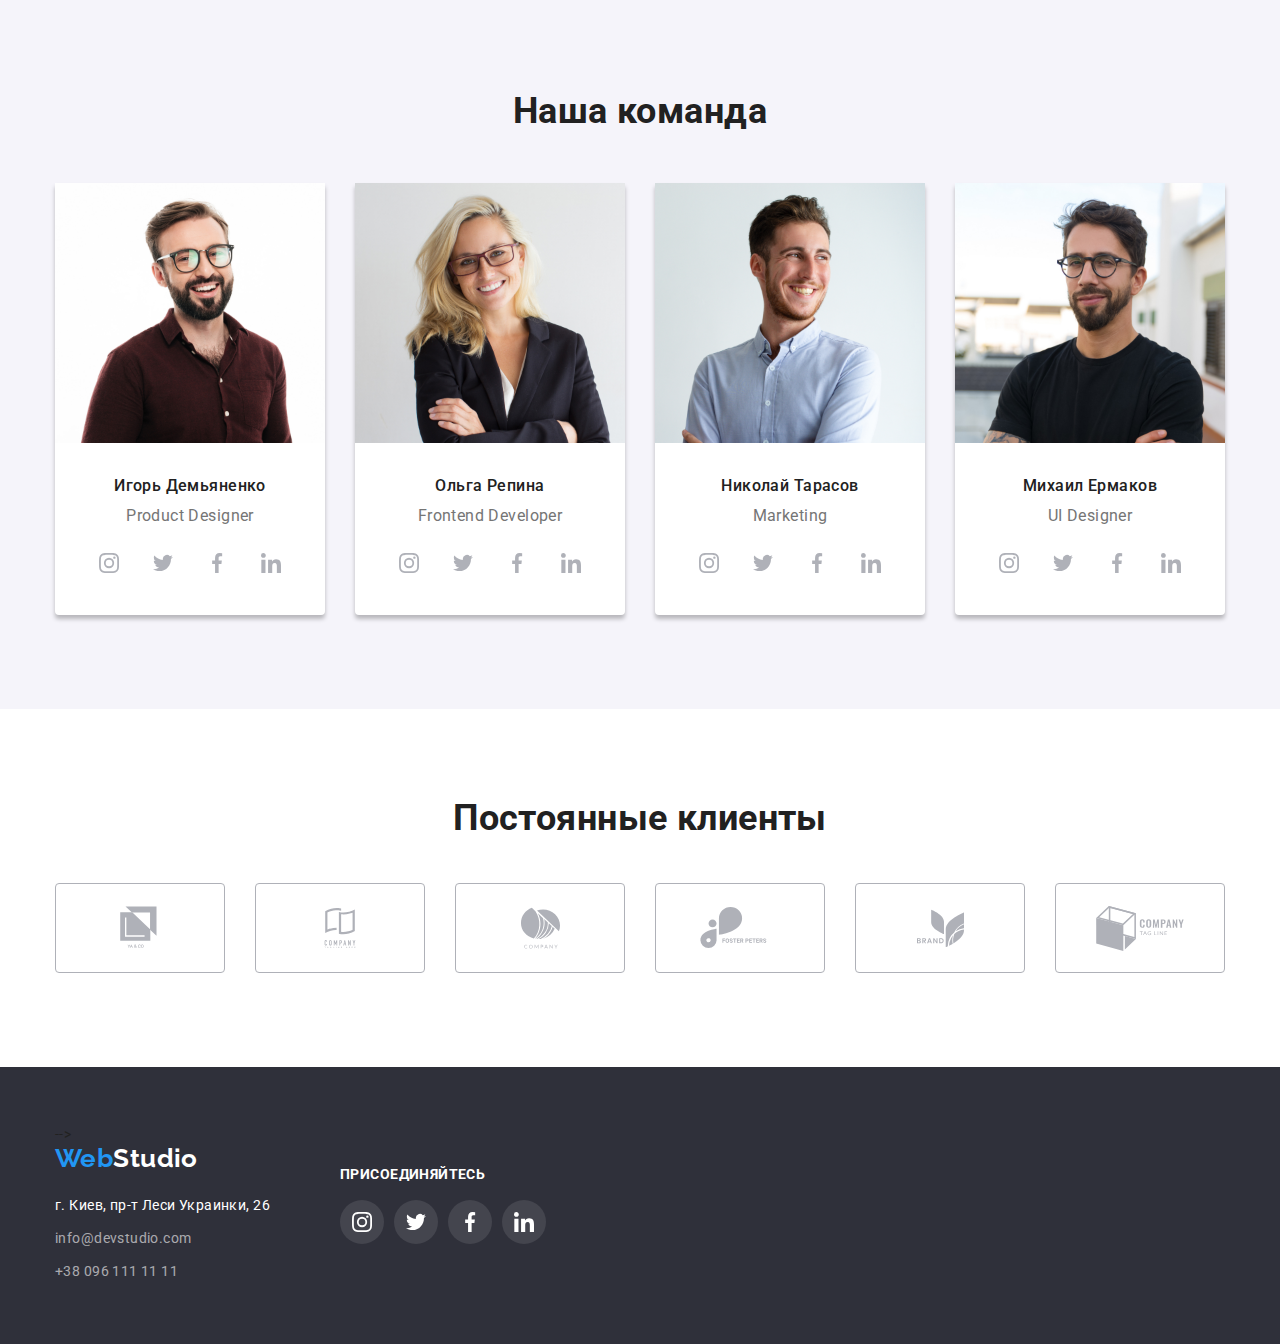
==== commit 2521a654: "большые бувы в occupation" ====
--- a/index.html
+++ b/index.html
@@ -96,19 +96,19 @@
                 <li class="item">
                     <a href="" class="occupation-link"><img src="./images/doing-1.jpg" alt="печатаем на клавиатуре" width="370"></a>
                     <div class="occupation-overlay">
-                        <p class="occupation-text">десктопные приложения</p>
+                        <p>десктопные приложения</p>
                     </div>
                 </li>
                 <li class="item">
                     <a href=""><img src="./images/doing-2.jpg" alt="держим телефон перед ноутбуком" width="370"></a>
                     <div class="occupation-overlay">
-                       <p class="occupation-text">мобильные приложения</p>
+                       <p>мобильные приложения</p>
                     </div>
                 </li>
                 <li class="item">
                     <a href=""><img src="./images/doing-3.jpg" alt="выбираем цвет на планшете" width="370"></a>
                     <div class="occupation-overlay">
-                        <p class="occupation-text">дизайнерские решения</p>
+                        <p>дизайнерские решения</p>
                     </div>
                 </li>
             </ul>
--- a/css/styles.css
+++ b/css/styles.css
@@ -321,22 +321,21 @@
   width: 100%;
   height: 70px;
 
+  text-align: center;
+  padding: 27px;
+
   font-weight: 700;
   font-size: 14px;
   line-height: 1.1;
   letter-spacing: 0.03em;
+  text-transform: uppercase;
+
   color: var(--primary-white-color);
   background-color: rgba(47, 48, 58, 0.8);
 }
 
-.occupation-text {
-  position: absolute;
-  top: 50%;
-  left: 50%;
-  transform: translate(-50%, -50%);
-
+.occupation-overlay p {
   margin: 0;
-  padding: 0;
 }
 
 /* Team */
@@ -687,6 +686,10 @@
   line-height: 1.88;
 }
 
+.portfolio-item p {
+  margin: 0;
+}
+
 /* Backdrop */
 
 .backdrop {
